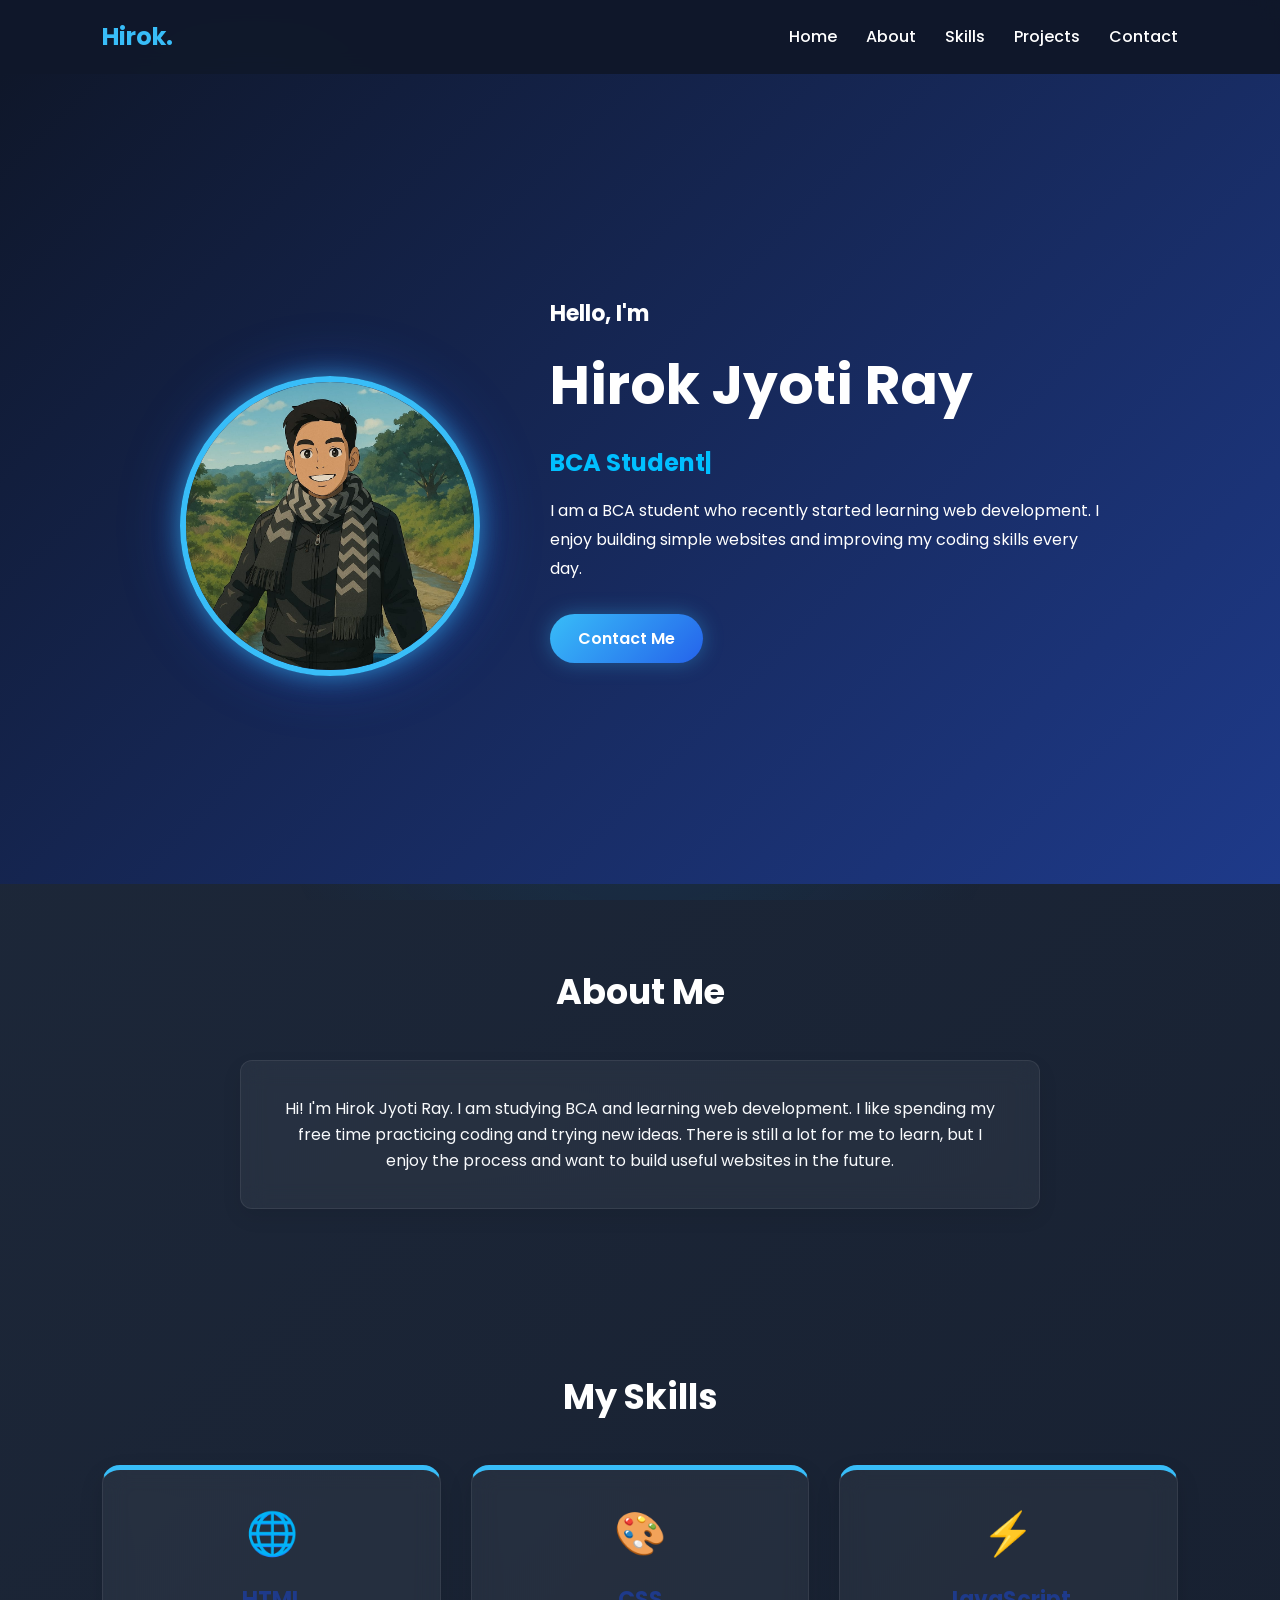
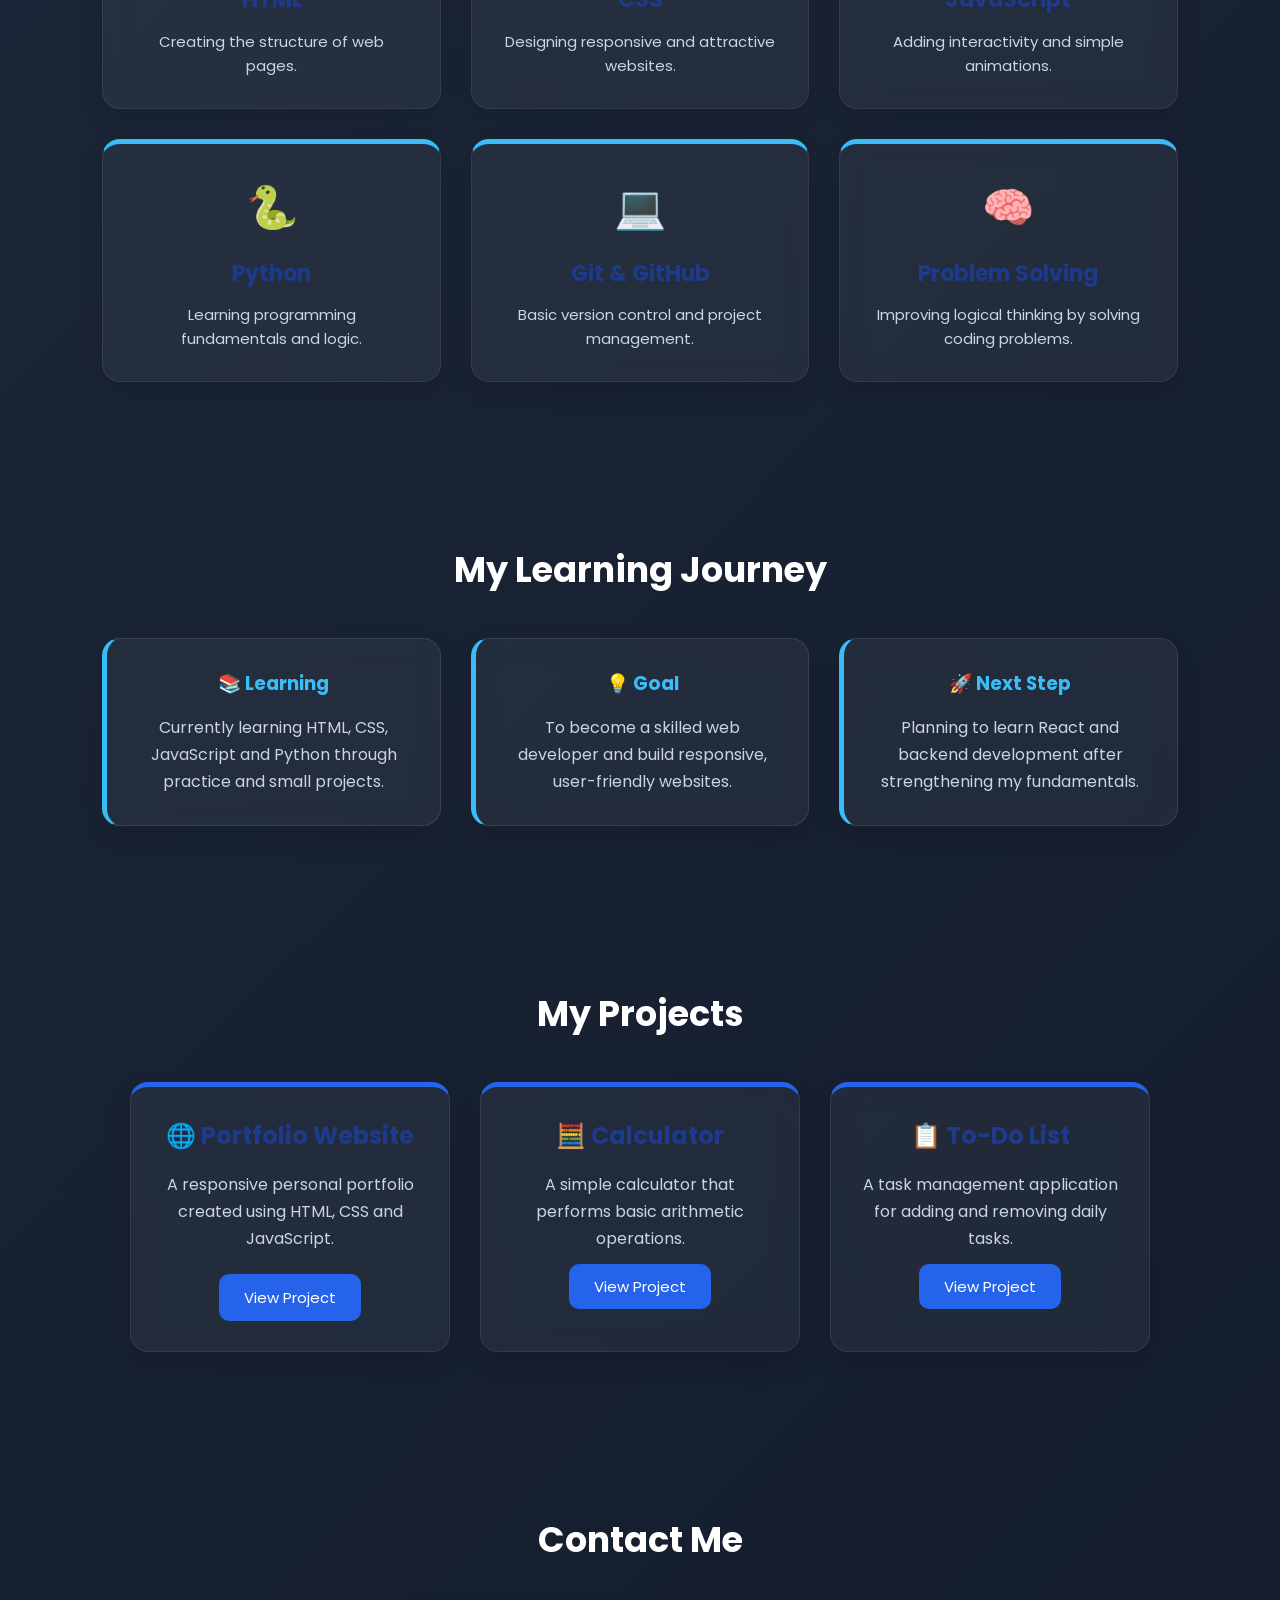
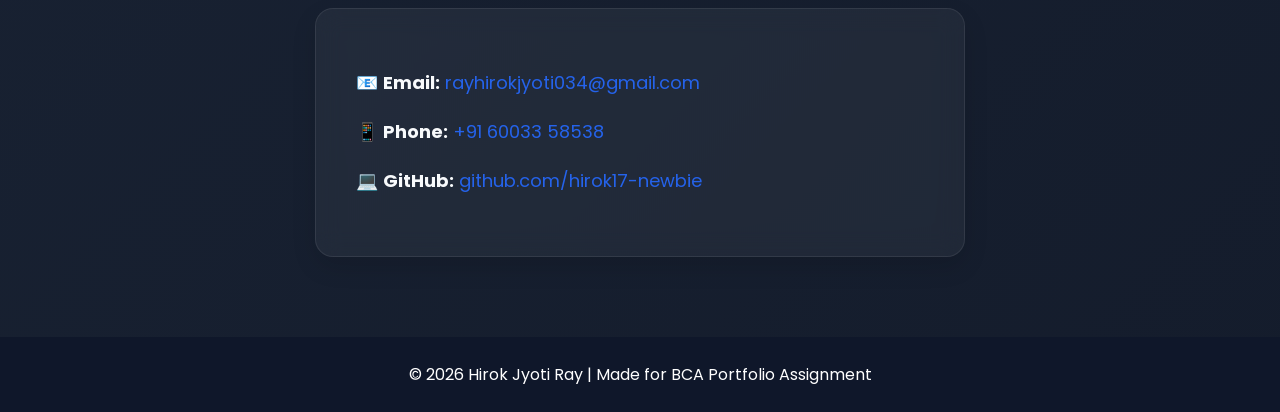
==== index.html @ 37cf070a "Rename index1.html to index.html" ====
<!DOCTYPE html>
<html lang="en">

<head>
    <meta charset="UTF-8">
    <meta name="viewport" content="width=device-width, initial-scale=1.0">

    <title>Hirok Jyoti Ray | Portfolio</title>

    <link rel="stylesheet" href="style.css">

    <link rel="preconnect" href="https://fonts.googleapis.com">
    <link rel="preconnect" href="https://fonts.gstatic.com" crossorigin>
    <link href="https://fonts.googleapis.com/css2?family=Poppins:wght@300;400;500;600;700&display=swap" rel="stylesheet">
</head>

<body>

<header>

    <div class="logo">
        <h2>Hirok.</h2>
    </div>

    <nav>
        <a href="#home">Home</a>
        <a href="#about">About</a>
        <a href="#skills">Skills</a>
        <a href="#projects">Projects</a>
        <a href="#contact">Contact</a>
    </nav>

</header>

<section class="hero" id="home">

    <div class="hero-image">
        <img src="profile.jpeg" alt="Hirok Jyoti Ray">
    </div>

    <div class="hero-text">
        <h3>Hello, I'm</h3>

        <h1>Hirok Jyoti Ray</h1>

        <h2><span id="typing"></span></h2>

        <p>
            I am a BCA student who recently started learning web development.
            I enjoy building simple websites and improving my coding skills every day.
        </p>

        <a href="#contact" class="btn">Contact Me</a>

    </div>

</section>

<section id="about" class="hidden">

    <h2 class="title">About Me</h2>

    <div class="about-box">

        <p>
        
                 Hi! I'm Hirok Jyoti Ray. I am studying BCA and learning web development.
                  I like spending my free time practicing coding and trying new ideas.
                   There is still a lot for me to learn, but I enjoy the process and want to build useful websites in the future.

        </p>

    </div>

</section>

<section id="skills" class="hidden">

    <h2 class="title">My Skills</h2>

    <div class="skills-grid">

        <div class="skill-box">
            <h3>HTML</h3>
            <p>Creating the structure of web pages.</p>
        </div>

        <div class="skill-box">
            <h3>CSS</h3>
            <p>Designing responsive and attractive websites.</p>
        </div>

        <div class="skill-box">
            <h3>JavaScript</h3>
            <p>Adding interactivity and simple animations.</p>
        </div>

        <div class="skill-box">
            <h3>Python</h3>
            <p>Learning programming fundamentals and logic.</p>
        </div>

        <div class="skill-box">
            <h3>Git & GitHub</h3>
            <p>Basic version control and project management.</p>
        </div>

        <div class="skill-box">
            <h3>Problem Solving</h3>
            <p>Improving logical thinking by solving coding problems.</p>
        </div>

    </div>

</section>

<section id="journey" class="hidden">

    <h2 class="title">My Learning Journey</h2>

    <div class="journey-container">

        <div class="journey-card">
            <h3>📚 Learning</h3>
            <p>Currently learning HTML, CSS, JavaScript and Python through practice and small projects.</p>
        </div>

        <div class="journey-card">
            <h3>💡 Goal</h3>
            <p>To become a skilled web developer and build responsive, user-friendly websites.</p>
        </div>

        <div class="journey-card">
            <h3>🚀 Next Step</h3>
            <p>Planning to learn React and backend development after strengthening my fundamentals.</p>
        </div>

    </div>

</section>

<section id="projects" class="hidden">

    <h2 class="title">My Projects</h2>

    <div class="project-container">

        <div class="project-card">
            <h3>🌐 Portfolio Website</h3>
            <p>
                A responsive personal portfolio created using HTML, CSS and JavaScript.
            </p>
            <button class="project-btn">View Project</button>
        </div>

        <div class="project-card">
            <h3>🧮 Calculator</h3>
            <p>
                A simple calculator that performs basic arithmetic operations.
            </p>
            <a href="calculator/index.html" target="_blank" class="project-btn">
    View Project
</a>
        </div>

        <div class="project-card">
            <h3>📋 To-Do List</h3>
            <p>
                A task management application for adding and removing daily tasks.
            </p>
           <a href="to-do list/index.html" target="_blank" class="project-btn">
View Project
</a>
        </div>

    </div>

</section>

<section id="contact" class="hidden">

    <h2 class="title">Contact Me</h2>

    <div class="contact-box">

    <p>📧 <strong>Email:</strong> 
        <a href="mailto:rayhirokjyoti034@gmail.com">
            rayhirokjyoti034@gmail.com
        </a>
    </p>

    <p>📱 <strong>Phone:</strong>
        <a href="tel:+916003358538">
            +91 60033 58538
        </a>
    </p>

    <p>💻 <strong>GitHub:</strong>
        <a href="https://github.com/hirok17-newbie" target="_blank">
            github.com/hirok17-newbie
        </a>
    </p>

</div>

</section>

<footer>

    <p>© 2026 Hirok Jyoti Ray | Made for BCA Portfolio Assignment</p>

</footer>

<script src="script.js"></script>

</body>

</html>
---- style.css ----
*{
    margin:0;
    padding:0;
    box-sizing:border-box;
    scroll-behavior:smooth;
    font-family:'Poppins',sans-serif;
}

body{
    background: linear-gradient(-45deg, #050816, #0f172a, #111827, #1e293b);
    background-size: 400% 400%;
    animation: gradientBG 15s ease infinite;
    color: #f8fafc;
    line-height: 1.6;
    overflow-x: hidden;
}

@keyframes gradientBG{
    0%{
        background-position:0% 50%;
    }
    50%{
        background-position:100% 50%;
    }
    100%{
        background-position:0% 50%;
    }
}

body::before{
    content:"";
    position:fixed;
    inset:0;
    background:
    radial-gradient(circle at 20% 20%, rgba(0,255,255,.12), transparent 30%),
    radial-gradient(circle at 80% 30%, rgba(123,97,255,.12), transparent 30%),
    radial-gradient(circle at 50% 80%, rgba(0,153,255,.10), transparent 40%);
    z-index:-1;
}

/* Header */

header{
    width:100%;
    background:rgba(15,23,42,0.95);
    backdrop-filter:blur(10px);
    color:white;
    display:flex;
    justify-content:space-between;
    align-items:center;
    padding:18px 8%;
    position:sticky;
    top:0;
    z-index:1000;
}

.logo h2{
    color:#38bdf8;
}

nav a{
    color:white;
    text-decoration:none;
    margin-left:25px;
    font-weight:500;
    transition:.3s;
    position:relative;
}

nav a:hover{
    color:#38bdf8;
}

nav a::after{
    content:"";
    position:absolute;
    left:0;
    bottom:-5px;
    width:0;
    height:2px;
    background:#38bdf8;
    transition:.3s;
}

nav a:hover::after{
    width:100%;
}

/* Hero */

.hero{
    min-height:90vh;
    display:flex;
    justify-content:center;
    align-items:center;
    gap:70px;
    padding:80px 8%;
    background:linear-gradient(135deg,#0f172a,#1e3a8a);
    color:white;
    flex-wrap:wrap;
}
.hero-image{
    margin-top: 100px;
}
.hero-image img{
    width:300px;
    height:300px;
    border-radius:50%;
    object-fit:cover;
    border:6px solid #38bdf8;
    box-shadow:
        0 0 25px rgba(56,189,248,.6),
        0 0 60px rgba(37,99,235,.4);
    transition:.4s ease;
}

.hero-image img:hover{
    transform:scale(1.05);
    box-shadow:
        0 0 40px rgba(56,189,248,.9),
        0 0 80px rgba(37,99,235,.7);
}

.hero-text{
    max-width:550px;
}

.hero-text h3{
    font-size:22px;
}

.hero-text h1{
    font-size:55px;
    margin:10px 0;
}

.hero-text h2{
    color:#38bdf8;
    margin:15px 0;
}

.hero-text p{
    line-height:1.8;
    margin-bottom:30px;
}

.btn{
    display:inline-block;
    padding:12px 28px;
    background:linear-gradient(135deg,#38bdf8,#2563eb);
    color:white;
    text-decoration:none;
    border-radius:30px;
    transition:.3s;
    font-weight:600;
    box-shadow:0 0 20px rgba(56,189,248,.35);
}

.btn:hover{
    transform:translateY(-5px) scale(1.05);
    box-shadow:0 0 35px rgba(56,189,248,.6);
}

/* Section */

section{
    padding:80px 8%;
}

.title{
    text-align:center;
    font-size:35px;
    margin-bottom:40px;
    color:#ffffff;
}

/* About */

.about-box{
    max-width:800px;
    margin:auto;
  background: rgba(255,255,255,0.05);
backdrop-filter: blur(12px);
border:1px solid rgba(255,255,255,0.08);
    padding:35px;
    border-radius:12px;
    box-shadow:0 8px 20px rgba(0,0,0,.08);
    text-align:center;
}

/* Skills */

.skill-container{
    display:grid;
    grid-template-columns:repeat(auto-fit,minmax(220px,1fr));
    gap:25px;
}

.skill-card{
  background: rgba(255,255,255,0.05);
backdrop-filter: blur(12px);
border:1px solid rgba(255,255,255,0.08);

    padding:30px;
    border-radius:12px;
    text-align:center;
    transition:.3s;
    box-shadow:0 6px 15px rgba(0,0,0,.08);
}

.skill-card:hover{
    transform:translateY(-8px);
}

.skill-card h3{
    color:#2563eb;
    margin-bottom:10px;
}

/* Projects */

.project-container{
    display:grid;
    grid-template-columns:repeat(auto-fit,minmax(260px,1fr));
    gap:25px;
}

.project-card{
   background: rgba(255,255,255,0.05);
backdrop-filter: blur(12px);
border:1px solid rgba(255,255,255,0.08);
    padding:25px;
    border-radius:12px;
    box-shadow:0 6px 15px rgba(0,0,0,.08);
    transition:.3s;
}

.project-card:hover{
    transform:scale(1.03);
}

.project-card h3{
    margin-bottom:10px;
    color:#2563eb;
}

/* Contact */

.contact-box{
    max-width:650px;
    margin:auto;
  background: rgba(255,255,255,0.05);
backdrop-filter: blur(12px);
border:1px solid rgba(255,255,255,0.08);
    padding:40px;
    border-radius:18px;
    text-align:left;
    box-shadow:0 10px 25px rgba(0,0,0,.12);
}

.contact-box:hover{
    transform: translateY(-10px);
    box-shadow: 0 0 35px rgba(56,189,248,.35);
    transition: .35s;
}

.contact-box p{
    margin:20px 0;
    font-size:18px;
}
.contact-box a{
    color:#2563eb;
    text-decoration:none;
    transition:.3s;
}

.contact-box a:hover{
    color:#0ea5e9;
    text-decoration:underline;
}
/* Footer */

footer{
    background:#0f172a;
    color:white;
    text-align:center;
    padding:25px;
}

/* Responsive */

@media(max-width:768px){

header{
    flex-direction:column;
}

nav{
    margin-top:15px;
}

nav a{
    display:inline-block;
    margin:8px;
}

.hero h1{
    font-size:38px;
}

.title{
    font-size:28px;
}

}
#typing{

color:#00bfff;
font-weight:bold;

}

#typing::after{

content:"|";
animation:blink .7s infinite;

}

@keyframes blink{

50%{

opacity:0;

}

}
/* Skills Section */

.skills-grid{
    display:grid;
    grid-template-columns:repeat(auto-fit,minmax(250px,1fr));
    gap:30px;
    margin-top:40px;
}

.skill-box{
  background: rgba(255,255,255,0.05);
  backdrop-filter: blur(12px);
  border:1px solid rgba(255,255,255,0.08);
    padding:30px;
    border-radius:18px;
    text-align:center;
    box-shadow:0 10px 25px rgba(0,0,0,.12);
    transition:0.35s;
    border-top:5px solid #38bdf8;
}

.skill-box:hover{
    transform:translateY(-10px);
    box-shadow:0 0 35px rgba(56,189,248,.35);
}

.skill-box h3{
    color:#1e3a8a;
    font-size:22px;
    margin-bottom:12px;
}

.skill-box p{
    color:#cbd5e1;
    font-size:15px;
    line-height:1.6;
}

.skill-box::before{
    display:block;
    font-size:42px;
    margin-bottom:15px;
}

.skill-box:nth-child(1)::before{
    content:"🌐";
}

.skill-box:nth-child(2)::before{
    content:"🎨";
}

.skill-box:nth-child(3)::before{
    content:"⚡";
}

.skill-box:nth-child(4)::before{
    content:"🐍";
}

.skill-box:nth-child(5)::before{
    content:"💻";
}

.skill-box:nth-child(6)::before{
    content:"🧠";
}

.project-container{

display:flex;
justify-content:center;
gap:30px;
flex-wrap:wrap;
margin-top:40px;

}

.project-container{
    display:flex;
    justify-content:center;
    gap:30px;
    flex-wrap:wrap;
    margin-top:40px;
}

.project-card{
    width:320px;
    background: rgba(255,255,255,0.05);
    backdrop-filter: blur(12px);
    border:1px solid rgba(255,255,255,0.08);
    padding:30px;
    border-radius:18px;
    text-align:center;
    box-shadow:0 12px 25px rgba(0,0,0,.12);
    transition:all .35s ease;
    border-top:5px solid #2563eb;
}

.project-card:hover{
    transform:translateY(-12px);
    box-shadow:0 0 35px rgba(56,189,248,.35);
}

.project-card h3{
    font-size:24px;
    color:#1e3a8a;
    margin-bottom:15px;
}

.project-card p{
    color:#cbd5e1;
    line-height:1.7;
    margin-bottom:22px;
}

.project-btn{
    background:#2563eb;
    color:white;
    padding:12px 25px;
    border:none;
    border-radius:10px;
    cursor:pointer;
    font-size:15px;
    transition:.3s;
}

.project-btn:hover{
    background:#1d4ed8;
    transform:scale(1.05);
}

/* Journey Section */

.journey-container{
    display:grid;
    grid-template-columns:repeat(auto-fit,minmax(250px,1fr));
    gap:30px;
    margin-top:40px;
}

.journey-card{
    background: rgba(255,255,255,0.05);
backdrop-filter: blur(12px);
border:1px solid rgba(255,255,255,0.08);
    padding:30px;
    border-radius:18px;
    text-align:center;
    box-shadow:0 10px 25px rgba(0,0,0,.12);
    transition:.35s;
    border-left:5px solid #38bdf8;
}

.journey-card:hover{
    transform:translateY(-10px);
    box-shadow:0 0 35px rgba(56,189,248,.35);
}

.journey-card h3{
    color:#1e3a8a;
    margin-bottom:15px;
}

/* Journey Section */

.journey-container{
    display:grid;
    grid-template-columns:repeat(auto-fit,minmax(250px,1fr));
    gap:30px;
    margin-top:40px;
}

.journey-card{
    background: rgba(255,255,255,0.05);
    backdrop-filter: blur(12px);
    border:1px solid rgba(255,255,255,0.08);
    padding:30px;
    border-radius:18px;
    text-align:center;
    box-shadow:0 10px 25px rgba(0,0,0,.12);
    transition:.35s;
    border-left:5px solid #38bdf8;
}

.journey-card:hover{
    transform:translateY(-10px);
    box-shadow:0 18px 35px rgba(0,0,0,.18);
}

.journey-card h3{
    color:#1e3a8a;
    margin-bottom:15px;
}

/* Journey Section */

.journey-container{
    display:grid;
    grid-template-columns:repeat(auto-fit,minmax(250px,1fr));
    gap:30px;
    margin-top:40px;
}

.journey-card{
    background:rgba(255,255,255,0.05);
    backdrop-filter:blur(12px);
    border:1px solid rgba(255,255,255,0.1);
    padding:30px;
    border-radius:18px;
    text-align:center;
    box-shadow:0 10px 25px rgba(0,0,0,.12);
    transition:.35s;
    border-left:5px solid #38bdf8;
}

.journey-card:hover{
    transform:translateY(-10px);
    box-shadow:0 0 35px rgba(56,189,248,.35);
}

.journey-card h3{
    color:#38bdf8;
    margin-bottom:15px;
}

.journey-card p{
    color:#cbd5e1;
    line-height:1.7;
}

.project-card,
.skill-box,
.journey-card,
.contact-box{
    animation:fadeUp .8s ease;
}

@keyframes fadeUp{
    from{
        opacity:0;
        transform:translateY(30px);
    }
    to{
        opacity:1;
        transform:translateY(0);
    }
}


.hidden{
    opacity:0;
    transform:translateY(40px);
    transition:all .8s ease;
}

.show{
    opacity:1;
    transform:translateY(0);
}
.project-btn{
    text-decoration:none;
}
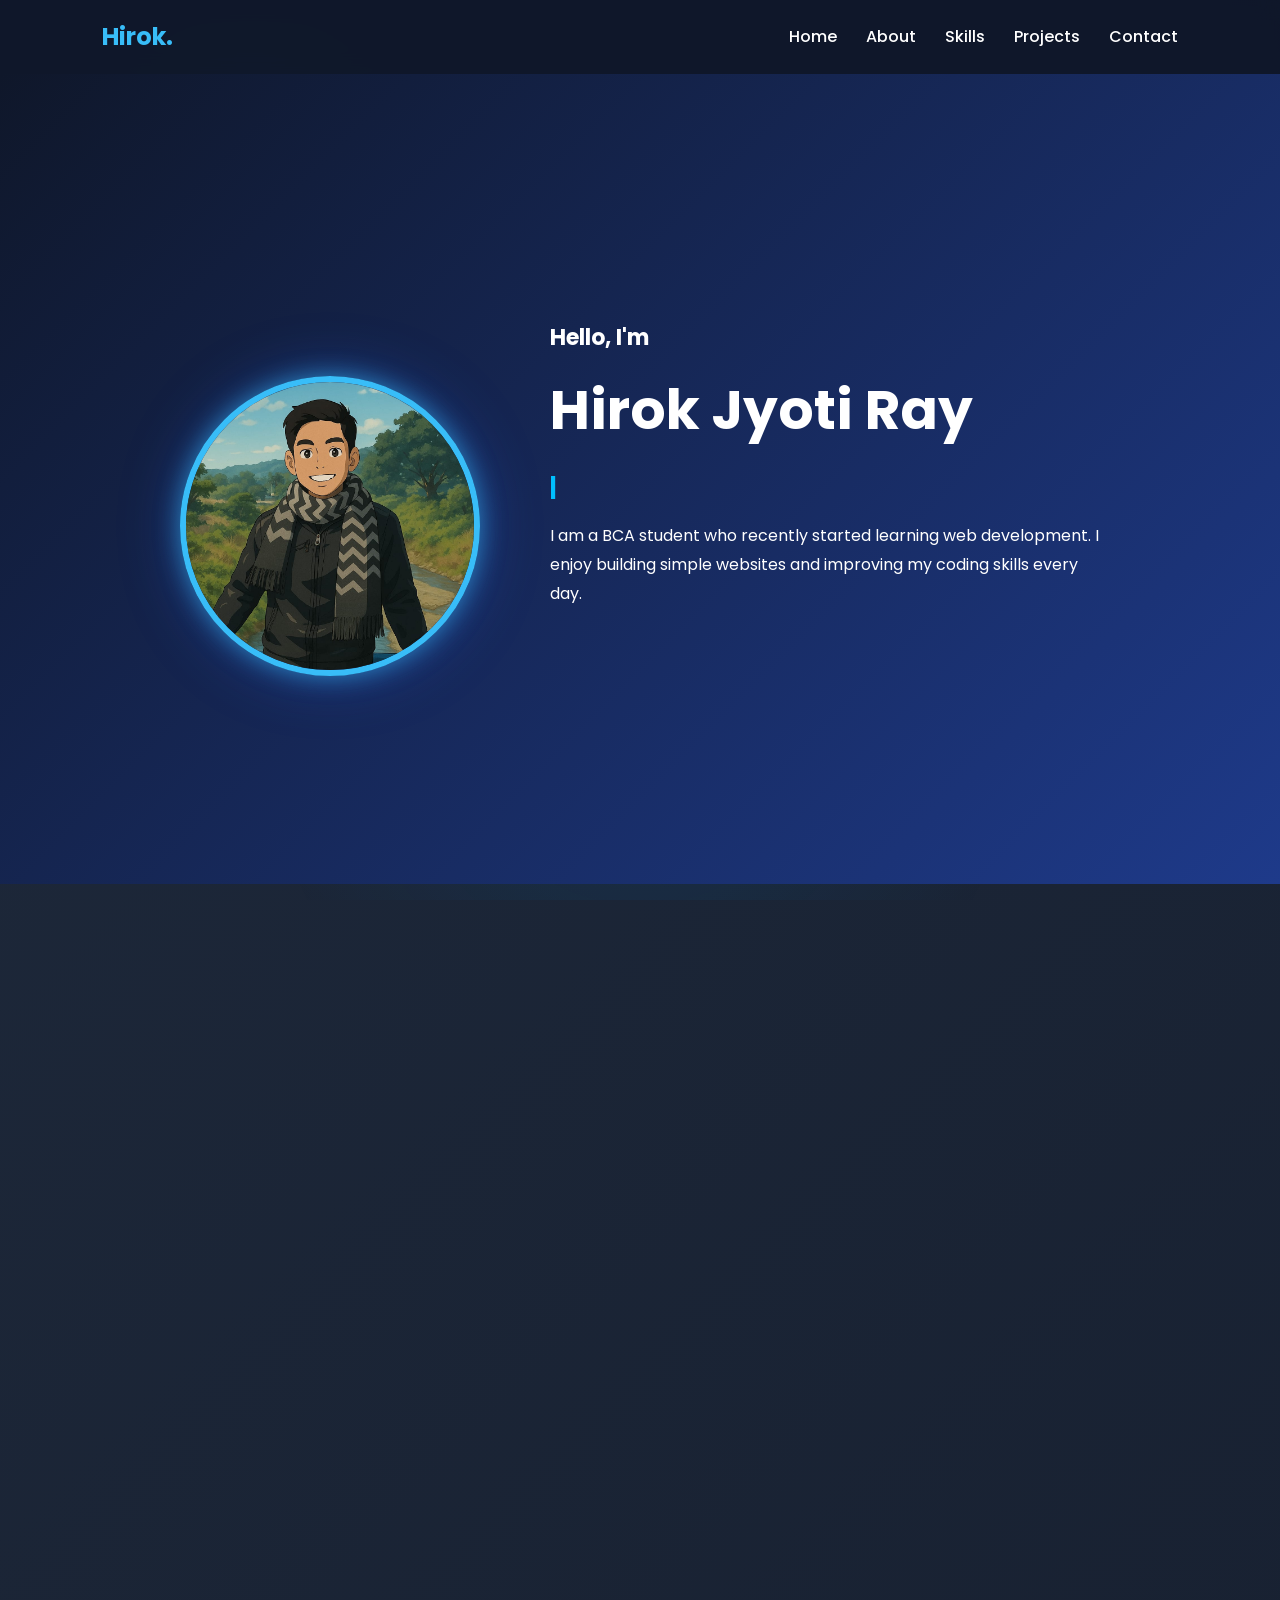
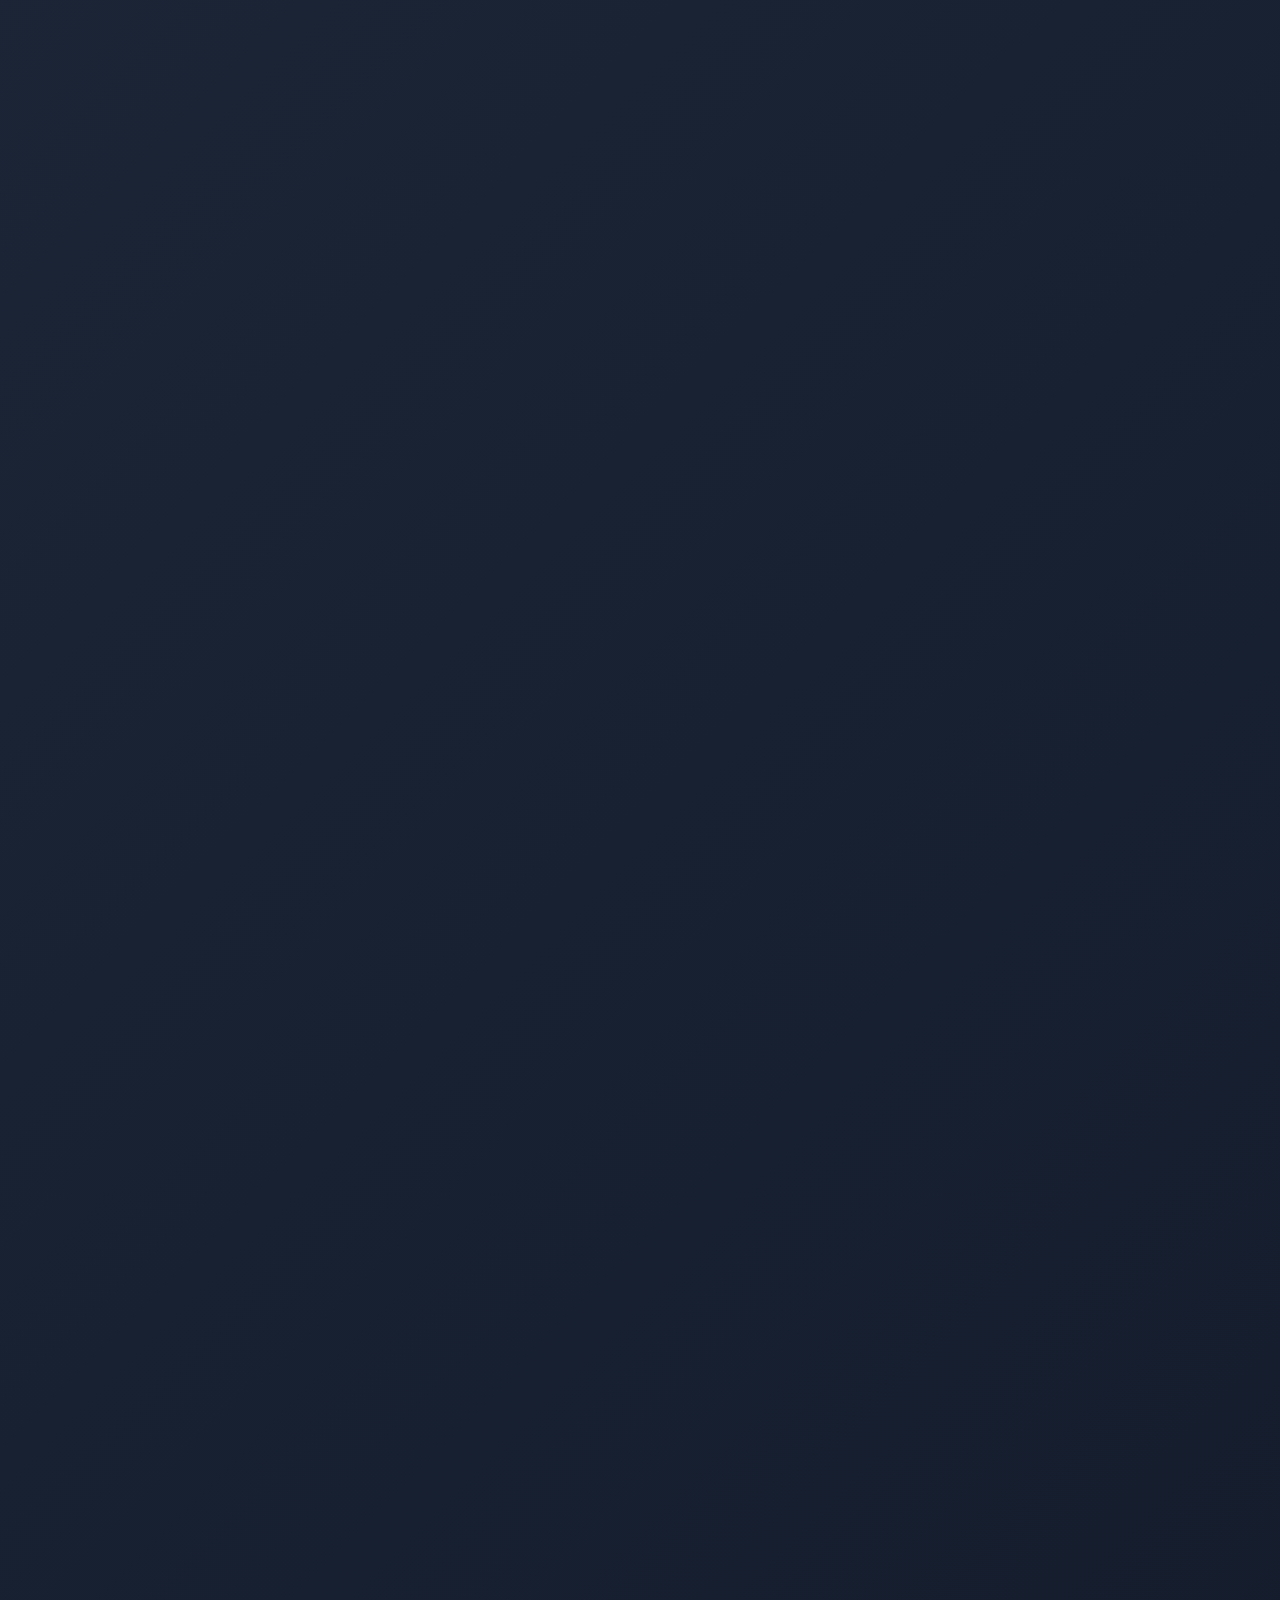
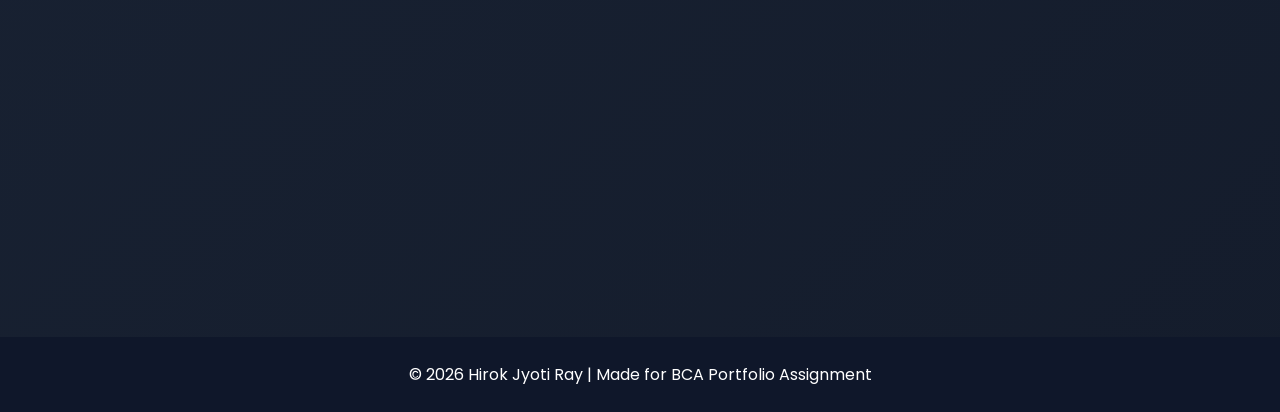
==== commit e8a0ea92: "Update index.html" ====
--- a/index.html
+++ b/index.html
@@ -49,8 +49,6 @@
             I am a BCA student who recently started learning web development.
             I enjoy building simple websites and improving my coding skills every day.
         </p>
-
-        <a href="#contact" class="btn">Contact Me</a>
 
     </div>
 
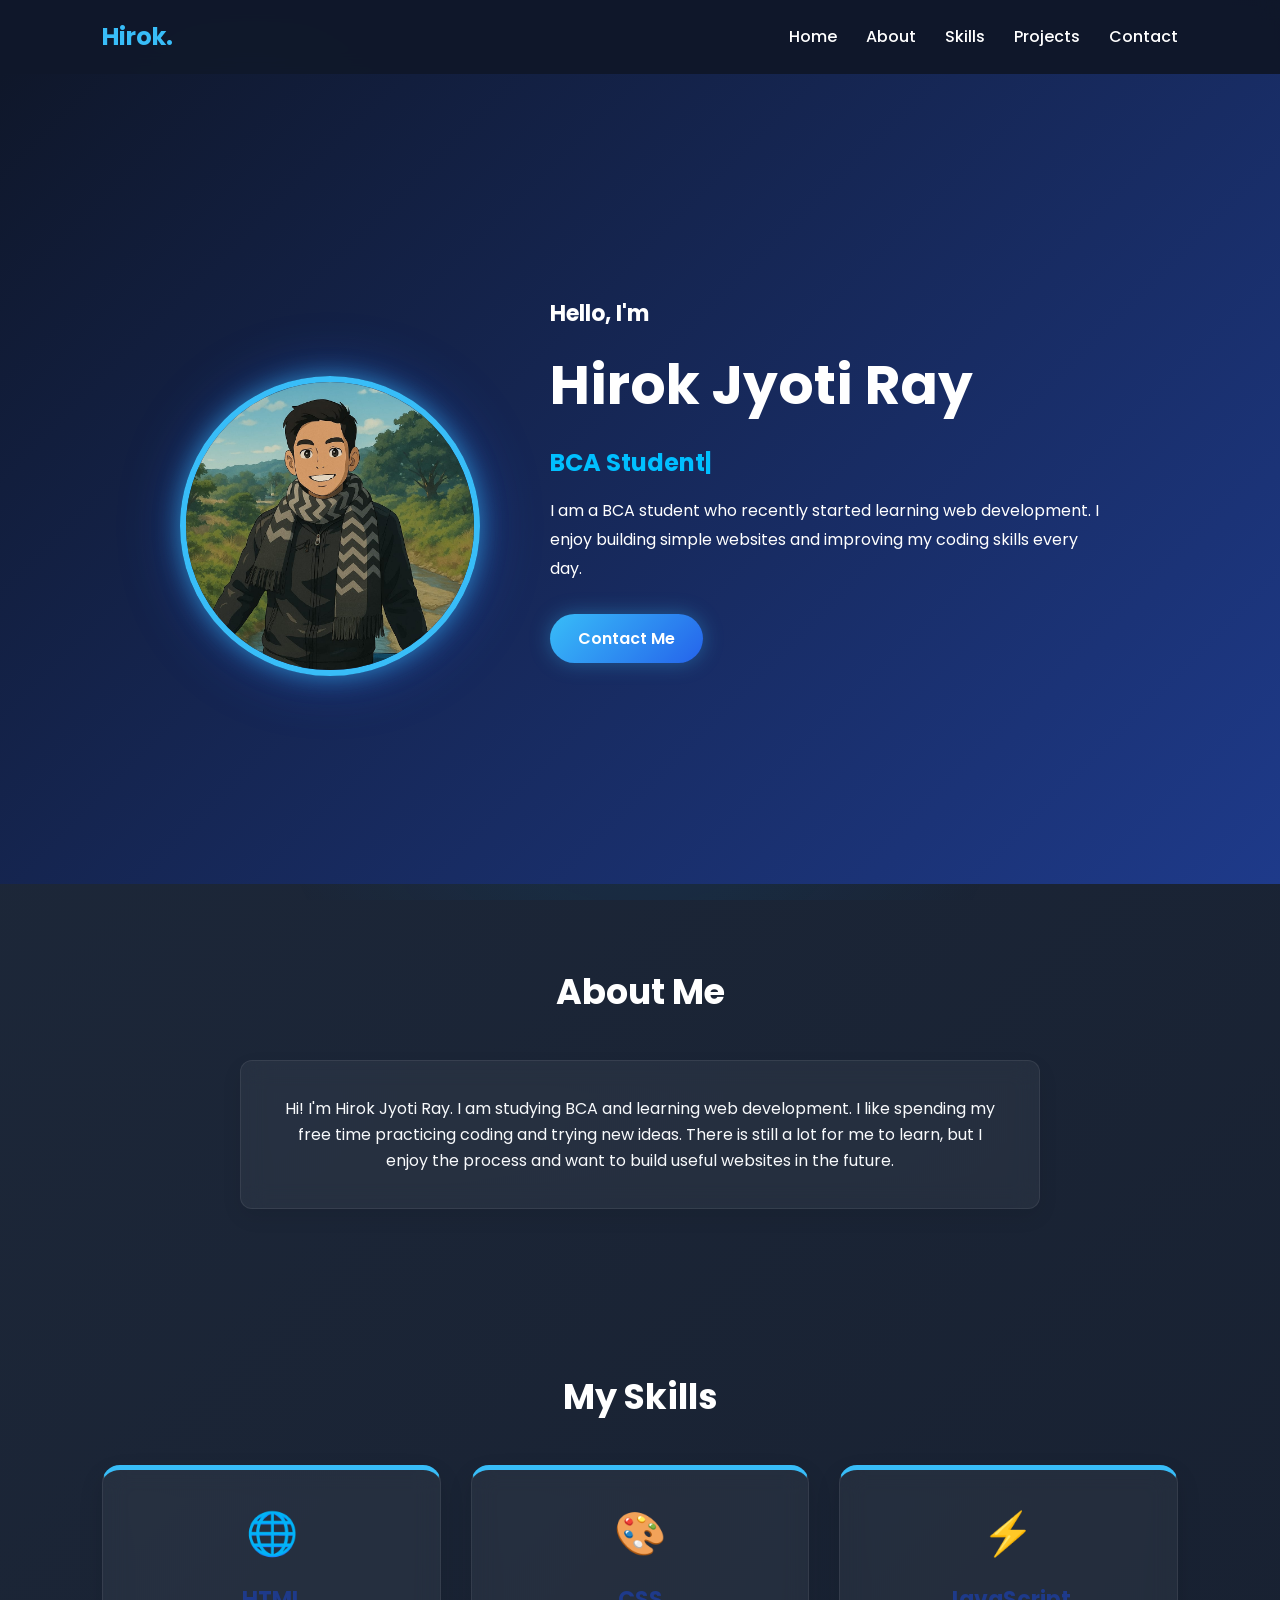
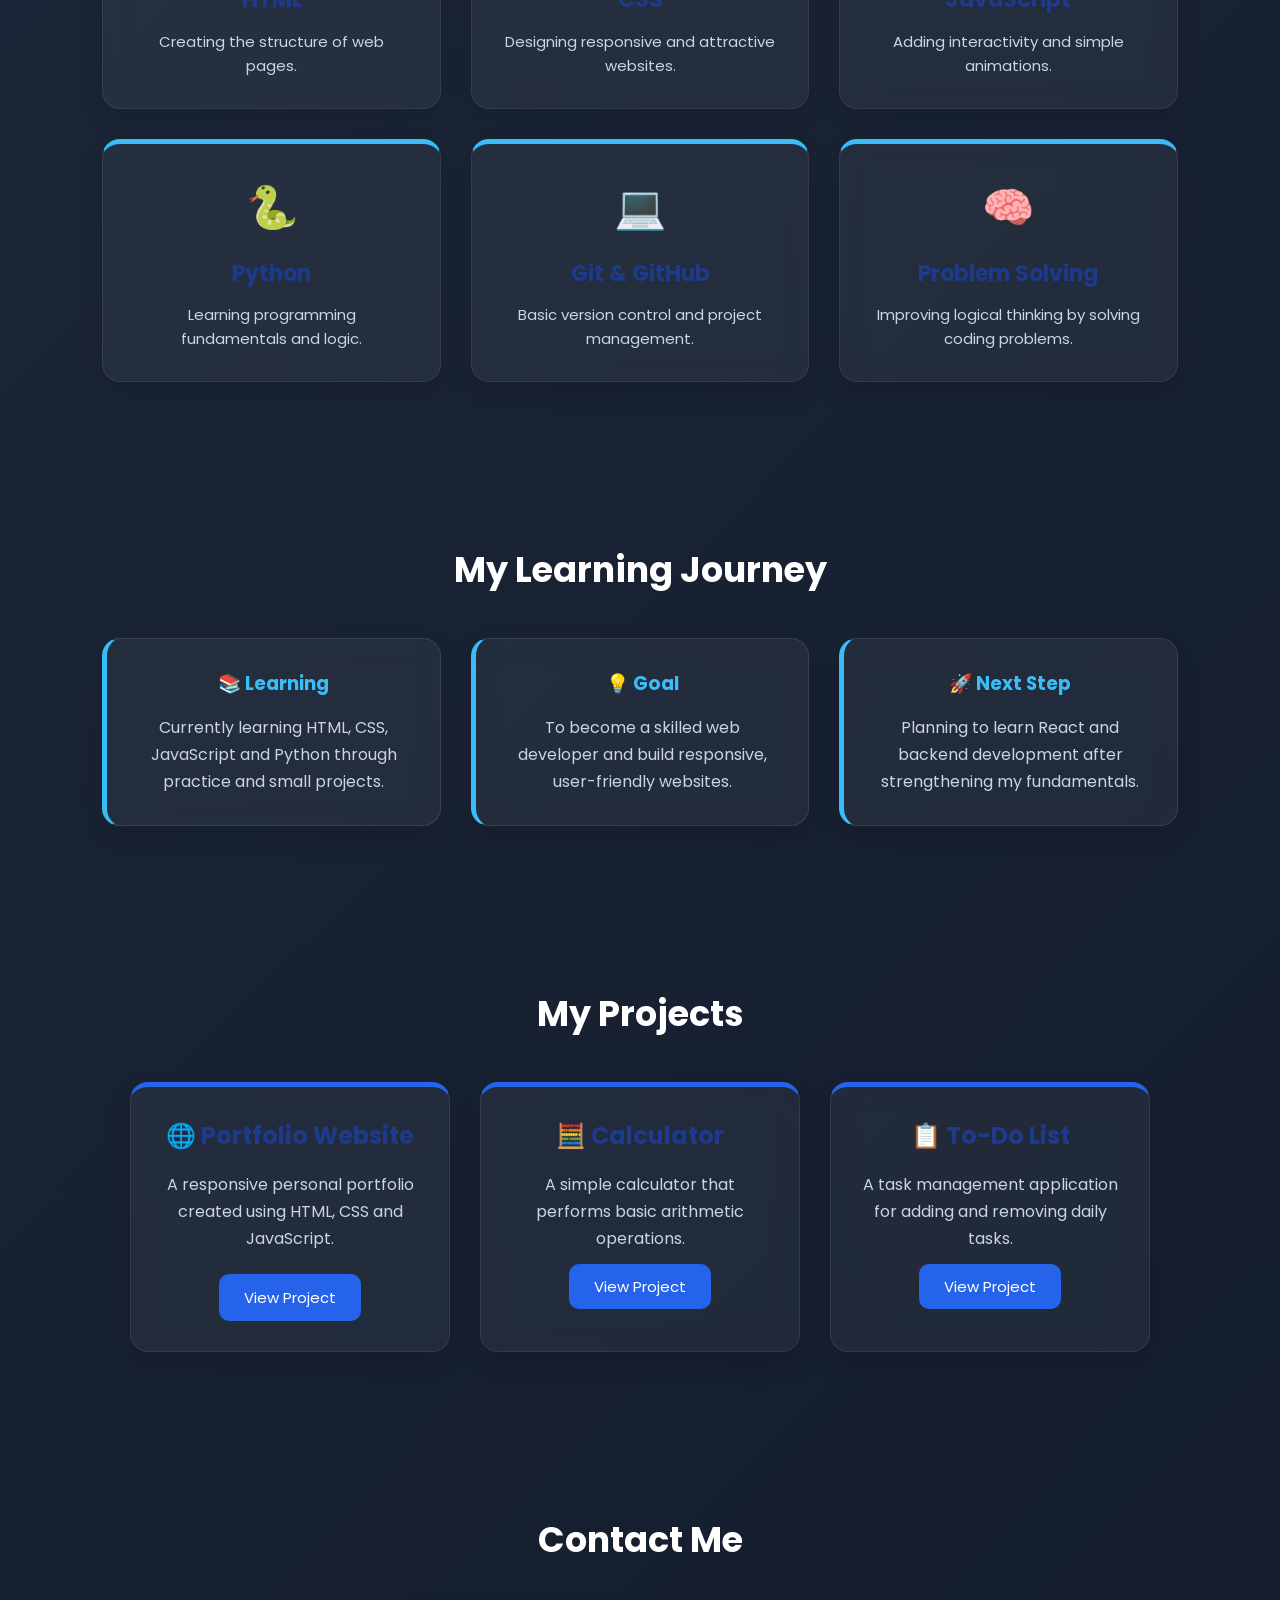
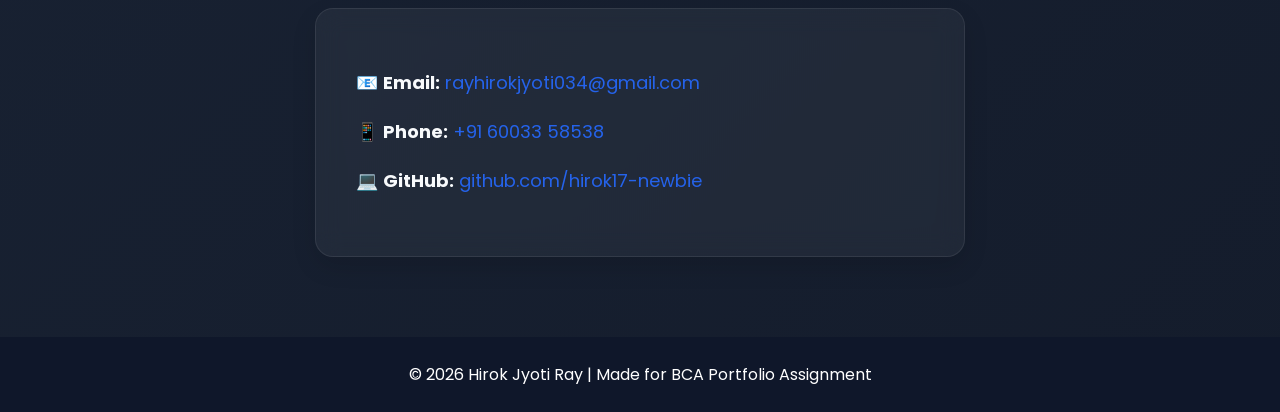
==== commit 27014400: "Fix HTML structure and add contact button" ====
--- a/index.html
+++ b/index.html
@@ -49,6 +49,7 @@
             I am a BCA student who recently started learning web development.
             I enjoy building simple websites and improving my coding skills every day.
         </p>
+                <a href="#contact" class="btn">Contact Me</a>
 
     </div>
 
